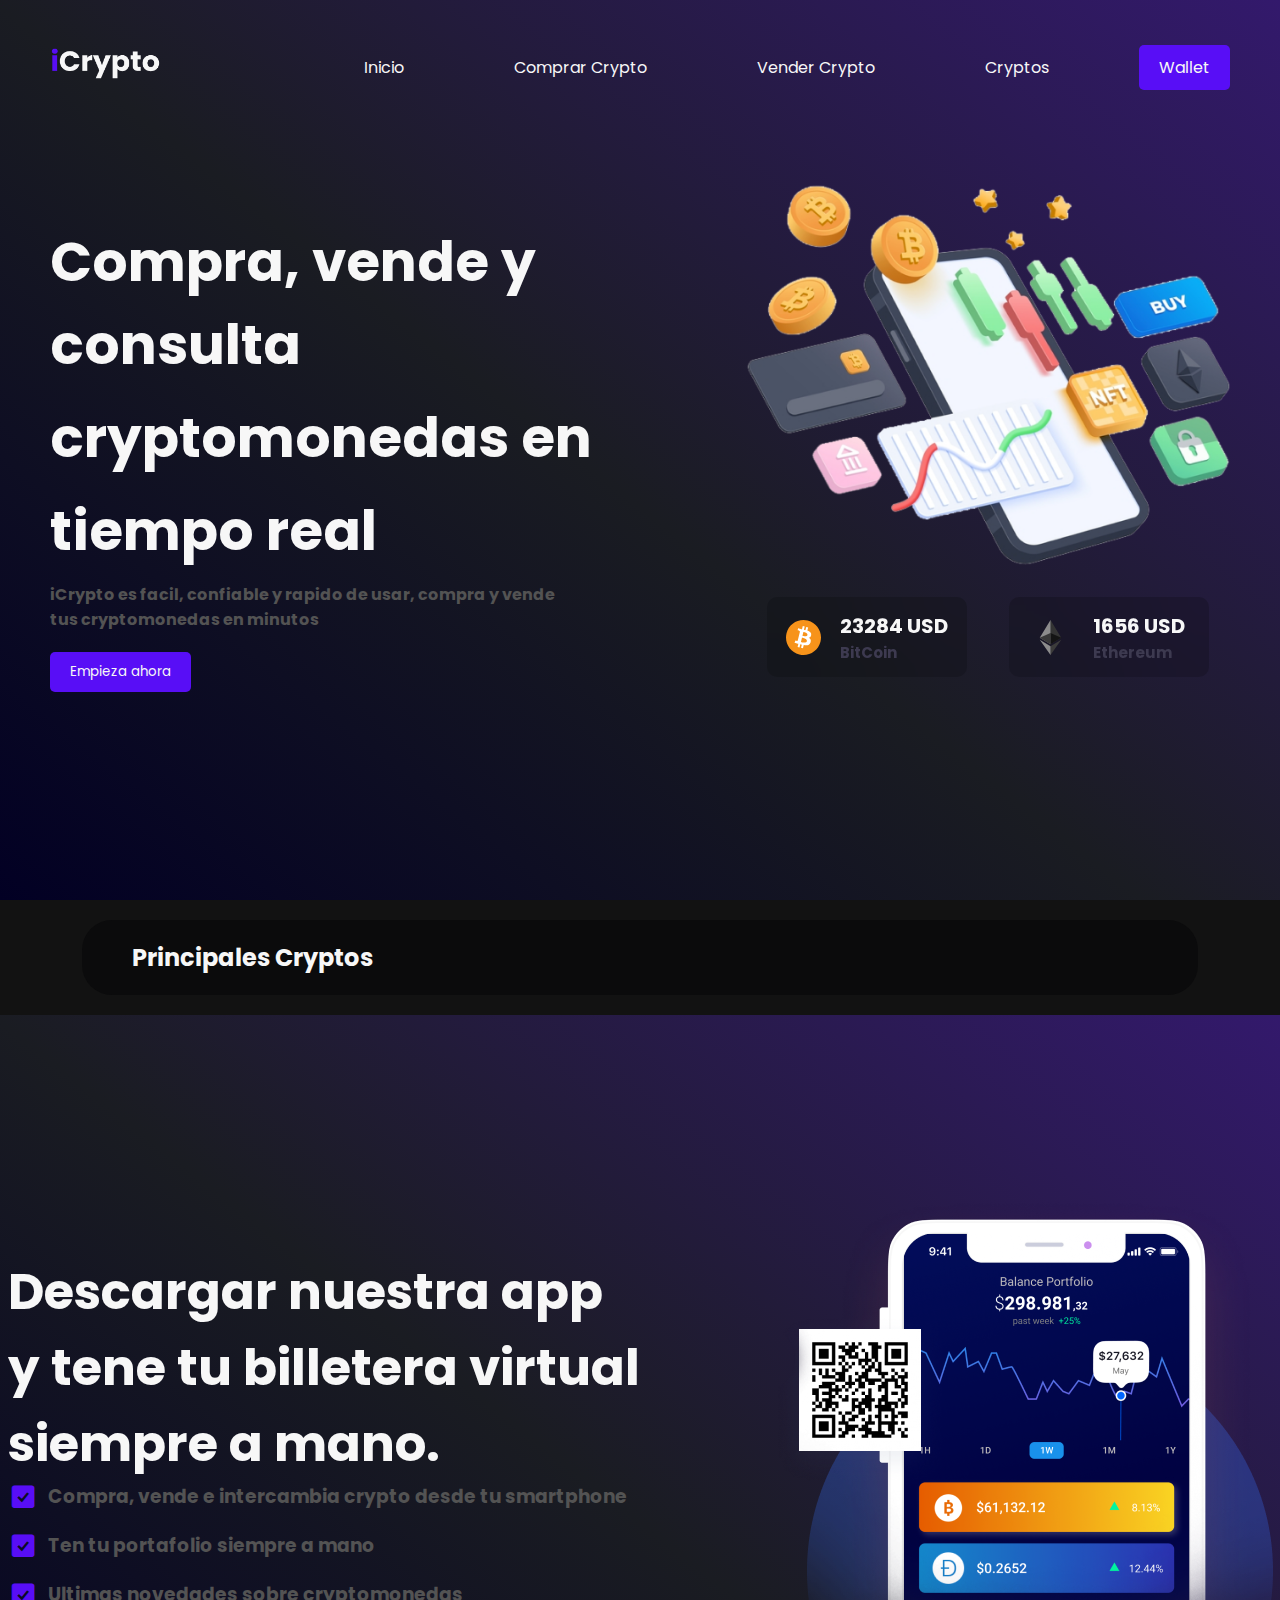
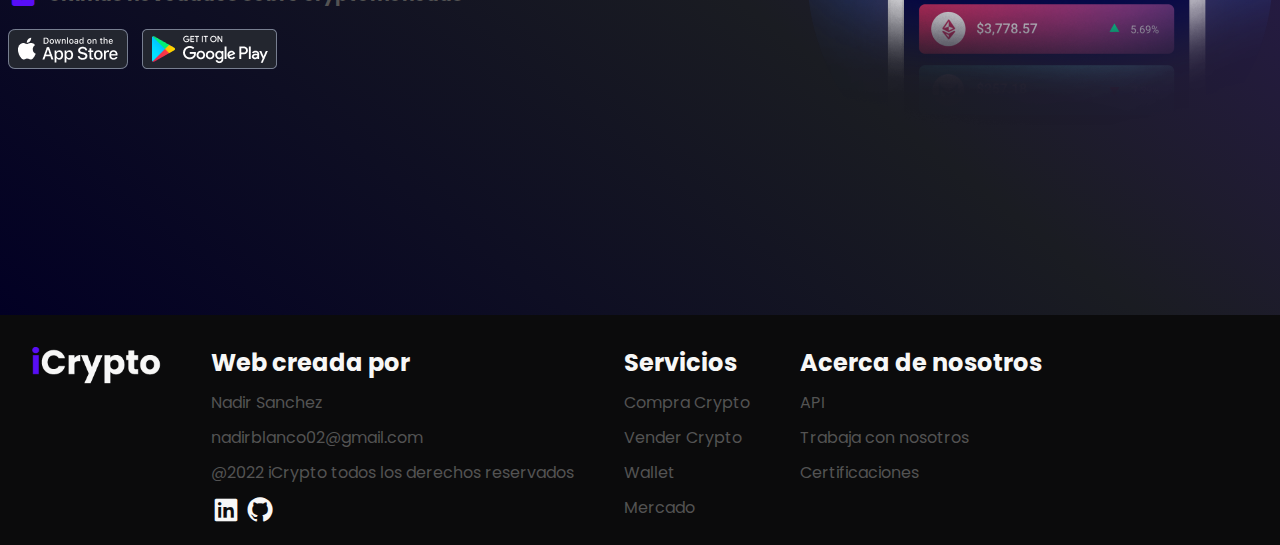
==== index.html @ fe2865f4 "agregando seccion app" ====
<!DOCTYPE html>
<html lang="en">
<head>
    <meta charset="UTF-8">
    <meta http-equiv="X-UA-Compatible" content="IE=edge">
    <meta name="viewport" content="width=device-width, initial-scale=1.0">
    <link rel="preconnect" href="https://fonts.googleapis.com">
    <link rel="preconnect" href="https://fonts.gstatic.com" crossorigin>
    <link href="https://fonts.googleapis.com/css2?family=Poppins:wght@200;300;400;600&display=swap" rel="stylesheet">
    <link href='https://unpkg.com/boxicons@2.1.2/css/boxicons.min.css' rel='stylesheet'>
    <link rel="stylesheet" href="https://cdnjs.cloudflare.com/ajax/libs/animate.css/4.1.1/animate.min.css"/>
    <link rel="shortcut icon" href="./assets/img/favicon.jpg" type="image/x-icon">
    <link rel="stylesheet" href="./css/styles.css">
    <title>iCrypto</title>
</head>
<body>
    
    <header class="animate__animated">
        <nav class="animate__animated animate__fadeInDown">
            <img src="./assets/img/logo.png" alt="">
            <ul>
                <li class="botonNav"><a href="./index.html">Inicio</a></li>
                <li class="botonNav">Comprar Crypto</li>
                <li class="botonNav">Vender Crypto</li>
                <li class="botonNav">Cryptos</li>
                <li class="botonWallet">Wallet</li>
            </ul>
        </nav>

        <div class="info">
            <div class="info2 animate__animated animate__fadeInLeft">
                <div class="">
                    <h2>
                        Compra, vende y consulta
                    </h2>
                    <h2>
                        cryptomonedas en
                    </h2>
                    <h2>
                        tiempo real
                    </h2>
                </div>
                <div>
                    <h4>
                        iCrypto es facil, confiable y rapido de usar, compra y vende <br> tus cryptomonedas en minutos
                    </h4>
                </div>
                <button class="boton">Empieza ahora</button>
            </div>

            <div class="animate__animated animate__fadeInRight imagenCaja">

                <img   src="./assets/img/hero-banner.png" alt="">

                <div class="cajaCrypto">
                    <div class="caja">
                        <img src="./assets/img/1.svg" alt="">
                        <div>
                            <h2>23284 USD</h2>
                            <h3>BitCoin</h3>
                        </div>
                    </div>
                    <div class="caja">
                        <img src="./assets/img/2.svg" alt="">
                        <div>
                            <h2>1656 USD</h2>
                            <h3>Ethereum</h3>
                        </div>
                    </div>
                </div>

            </div>
            

        </div>  

    </header>

    <section class="market">




            <div  class="cryptos" id="cryptos">
                <h2>
                    Principales Cryptos
                </h2>



            </div>


    </section>

    <section class="app">

        <div class="infoApp">
            <h2>
                Descargar nuestra app <br>
                y tene tu billetera virtual <br>
                siempre a mano.
            </h2>
            <div class="infoDos-app">
                <i class='bx bxs-check-square'></i>
                <h3>
                    Compra, vende e intercambia crypto desde tu smartphone
                </h3>
            </div>
            <div class="infoDos-app">
                <i class='bx bxs-check-square'></i>
                <h3>
                    Ten tu portafolio siempre a mano
                </h3>
            </div>

            <div class="infoDos-app">
                <i class='bx bxs-check-square'></i>
                <h3>
                    Ultimas novedades sobre cryptomonedas
                </h3>
            </div>

            <div>
                <img src="./assets/img/appstore.png" alt="">
                <img src="./assets/img/googleplay.png" alt="">
            </div>
        </div>

        <div class="imgApp">
            <img src="./assets/img/app-banner.png" alt="">
        </div>

    </section>


    <footer>
        <img src="./assets/img/logo.png" alt="">
        <div class="contacto">
            <ul>
                <h2>Web creada por</h2>
                <li>Nadir Sanchez</li>
                <li>nadirblanco02@gmail.com</li>
                <li>@2022 iCrypto todos los derechos reservados</li>
            </ul>
            <div class="redes">
                <a href="https://www.linkedin.com/in/nadirsanchez/"><i class='bx bxl-linkedin-square'></i></a>   
                <a href="https://github.com/nasanchez7"><i class='bx bxl-github'></i></a>    
            </div>
        </div>
        <div class="servicios">
            <ul>
                <h2>Servicios</h2>
                <li>Compra Crypto</li>
                <li>Vender Crypto</li>
                <li>Wallet</li>
                <li>Mercado</li>
            </ul>
        </div>
        <div class="acercaDe">
            <ul>
                <h2>Acerca de nosotros</h2>
                <li><a href="https://docs.coincap.io/">API</a></li>
                <li>Trabaja con nosotros</li>
                <li>Certificaciones</li>
            </ul>
        </div>
    </footer>
     <script src="./assets/app.js"></script> 
</body>
</html>
---- css/styles.css ----
.botonWallet {
  list-style-type: none;
  background-color: #580EF6;
  padding: 10px 20px;
  border-radius: 5px;
  margin-left: 70px;
  color: #F7F7F7;
  cursor: pointer;
}

.botonWallet:hover {
  transition: 0.3s;
  background-color: #290e63;
}

.botonNav {
  list-style-type: none;
  padding: 10px 20px;
  margin-left: 70px;
  color: #F7F7F7;
  cursor: pointer;
}

.botonNav:hover {
  background-color: #580EF6;
  transition: 0.3s;
  padding: 10px 20px;
  border-radius: 5px;
}

.boton {
  background-color: #580EF6;
  padding: 10px 20px;
  border-radius: 5px;
  color: #F7F7F7;
  cursor: pointer;
  border: none;
  font-family: 'Poppins', sans-serif;
}

.boton:hover {
  transition: 0.3s;
  background-color: #290e63;
}

.botonDos {
  padding: 10px 15px;
  background-color: rgba(0, 0, 0, 0);
  color: #F7F7F7;
  border: 1px solid #F7F7F7;
  border-radius: 10px;
  cursor: pointer;
}

.info {
  height: 85vh;
  display: flex;
  justify-content: space-around;
  padding: 50px;
}

.info .info2 {
  margin-top: 35px;
}

.info .info2 h2 {
  color: #F7F7F7;
  font-size: 55px;
  margin-bottom: 10px;
}

.info .info2 h4 {
  color: #535353;
  margin-bottom: 20px;
}

.info img {
  height: 380px;
}

.info img:hover {
  transform: scale(1.1);
  transition: 3s;
}

.market {
  background-color: #121212;
  display: flex;
  flex-direction: column;
  justify-content: space-around;
  align-items: center;
  padding: 20px;
}

.market h2 {
  color: #F7F7F7;
  padding-left: 30px;
}

.market .cryptos {
  width: 90%;
  height: auto;
  background-color: #0B0B0C;
  border-radius: 30px;
  display: flex;
  flex-direction: column;
  justify-content: space-evenly;
  padding: 20px;
}

.market .cryptos .crypto {
  background: rgba(0, 0, 0, 0.17);
  backdrop-filter: blur(20px);
  -webkit-backdrop-filter: blur(20px);
  padding: 10px;
  border-radius: 10px;
  display: flex;
  align-items: center;
  justify-content: space-around;
  margin-top: 15px;
}

.market .cryptos .crypto h3 {
  color: #F7F7F7;
}

.market .cryptos .crypto:hover {
  background: rgba(0, 0, 0, 0.4);
  transition: 0.5s;
}

.cajaCrypto {
  display: flex;
  justify-content: space-around;
}

.cajaCrypto .caja {
  margin-top: 25px;
  width: 200px;
  height: 80px;
  border-radius: 10px;
  background: rgba(0, 0, 0, 0.17);
  backdrop-filter: blur(20px);
  -webkit-backdrop-filter: blur(20px);
  display: flex;
  justify-content: space-evenly;
  align-items: center;
}

.cajaCrypto .caja h2 {
  color: #F7F7F7;
  font-size: 20px;
}

.cajaCrypto .caja h3 {
  color: #3D3A50;
  font-size: 15px;
}

.cajaCrypto .caja img {
  width: 35px;
  height: 35px;
}

.cajaCrypto .caja:hover {
  background: rgba(0, 0, 0, 0.4);
  transition: 0.5s;
}

.app {
  display: flex;
  align-items: center;
  justify-content: space-around;
  height: 100vh;
  background: #020024;
  background: linear-gradient(38deg, #020024 0%, #1a1c22 47%, #33196c 100%);
}

.app .infoApp h2 {
  color: #F7F7F7;
  font-size: 50px;
}

.app .infoApp h3 {
  color: #535353;
  margin-bottom: 20px;
}

.app .infoApp img {
  cursor: pointer;
  margin-right: 10px;
}

.app .infoApp .infoDos-app {
  display: flex;
}

.app .infoApp .infoDos-app i {
  color: #580EF6;
  font-size: 30px;
  margin-right: 10px;
}

header {
  height: 100vh;
  background: #020024;
  background: linear-gradient(38deg, #020024 0%, #1a1c22 47%, #33196c 100%);
}

nav {
  display: flex;
  height: 15vh;
  align-items: center;
  justify-content: space-between;
  padding: 50px;
}

nav img {
  width: 110px;
  cursor: pointer;
}

nav ul {
  display: flex;
  align-items: center;
}

nav a {
  text-decoration: none;
  color: #F7F7F7;
}

footer {
  height: 230px;
  background-color: #0B0B0C;
  display: flex;
  padding: 30px;
}

footer .contacto {
  margin-left: 50px;
}

footer .contacto h2 {
  color: #F7F7F7;
}

footer .contacto li {
  list-style-type: none;
  color: #535353;
  margin-top: 10px;
  cursor: pointer;
}

footer .contacto i {
  color: #F7F7F7;
  font-size: 30px;
  margin-top: 10px;
  cursor: pointer;
}

footer .contacto i:hover {
  color: #535353;
  transition: 0.3s;
}

footer .servicios {
  margin-left: 50px;
}

footer .servicios h2 {
  color: #F7F7F7;
}

footer .servicios li {
  list-style-type: none;
  color: #535353;
  margin-top: 10px;
  cursor: pointer;
}

footer img {
  height: 50px;
}

footer .acercaDe {
  margin-left: 50px;
}

footer .acercaDe h2 {
  color: #F7F7F7;
}

footer .acercaDe li {
  list-style-type: none;
  color: #535353;
  margin-top: 10px;
  cursor: pointer;
}

footer .acercaDe li a {
  text-decoration: none;
  color: #535353;
}

* {
  margin: 0;
  padding: 0;
  box-sizing: border-box;
}

body {
  font-family: 'Poppins', sans-serif;
}
/*# sourceMappingURL=styles.css.map */
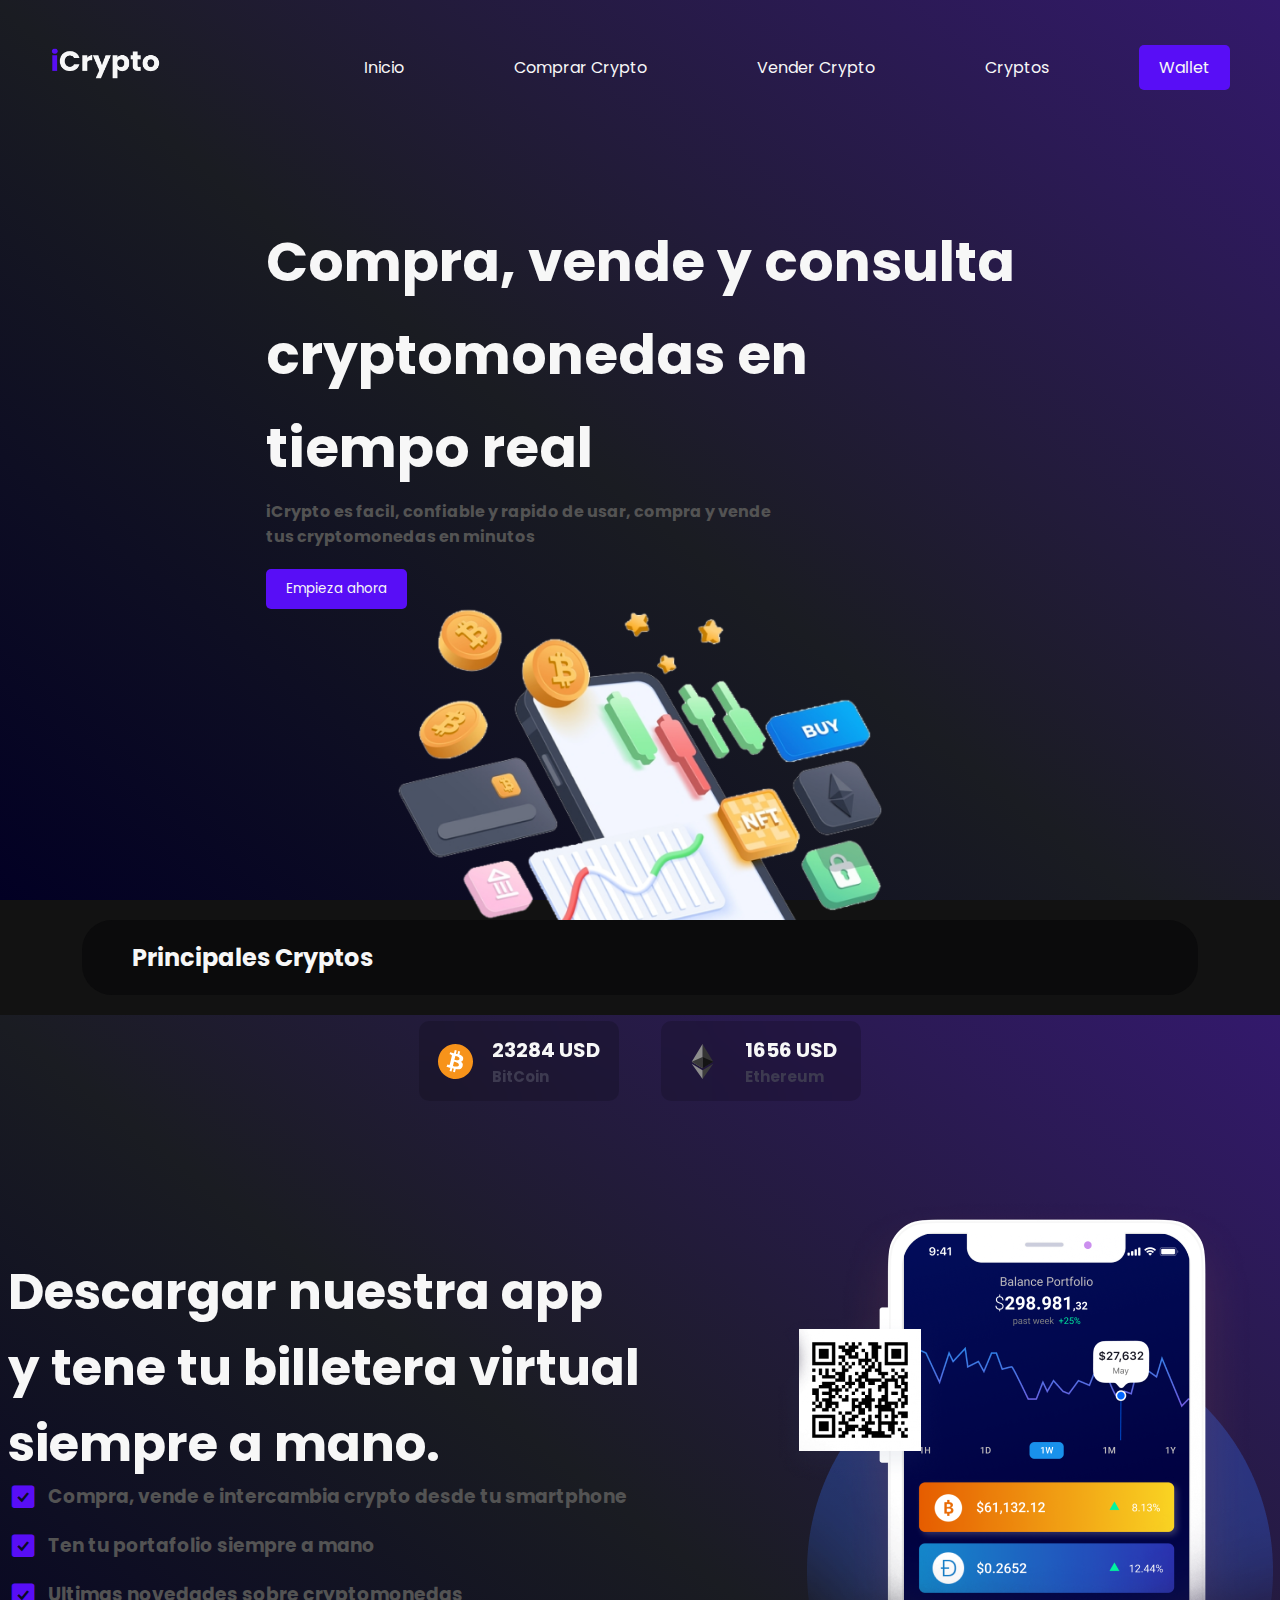
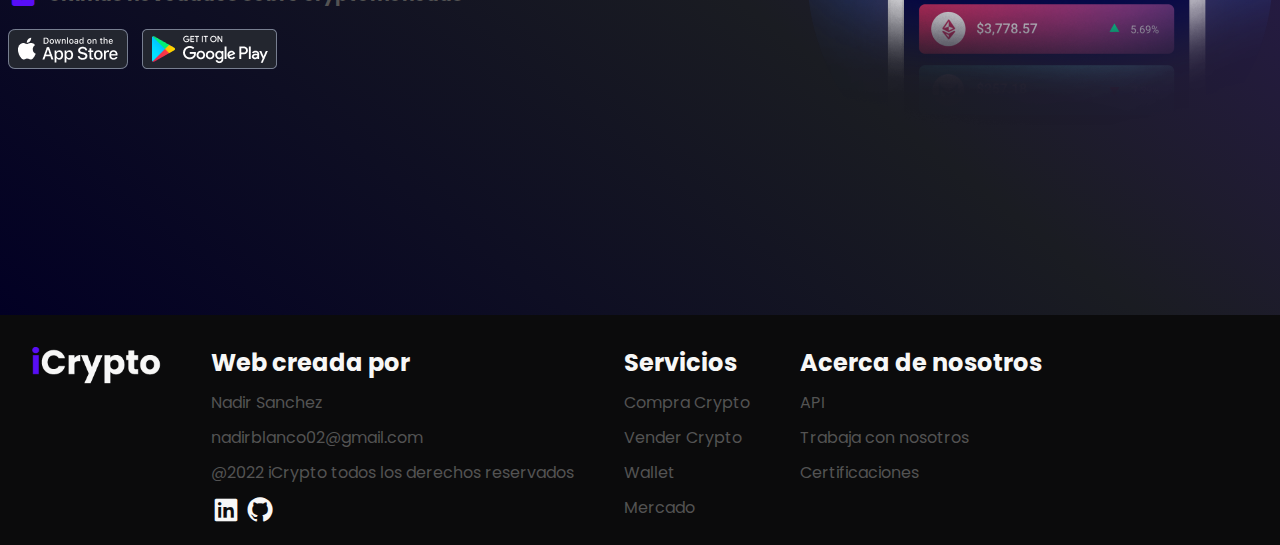
==== commit 05e4688a: "adaptando mobile" ====
--- a/index.html
+++ b/index.html
@@ -18,13 +18,17 @@
     <header class="animate__animated">
         <nav class="animate__animated animate__fadeInDown">
             <img src="./assets/img/logo.png" alt="">
-            <ul>
+
+            <ul class="ocultarMobile">
                 <li class="botonNav"><a href="./index.html">Inicio</a></li>
                 <li class="botonNav">Comprar Crypto</li>
                 <li class="botonNav">Vender Crypto</li>
                 <li class="botonNav">Cryptos</li>
                 <li class="botonWallet">Wallet</li>
             </ul>
+
+            <i class='bx bx-menu ocultarDesktop'></i>
+
         </nav>
 
         <div class="info">
@@ -50,7 +54,7 @@
 
             <div class="animate__animated animate__fadeInRight imagenCaja">
 
-                <img   src="./assets/img/hero-banner.png" alt="">
+                <img class="imgBanner"  src="./assets/img/hero-banner.png" alt="">
 
                 <div class="cajaCrypto">
                     <div class="caja">
--- a/css/styles.css
+++ b/css/styles.css
@@ -55,6 +55,7 @@
 .info {
   height: 85vh;
   display: flex;
+  flex-wrap: wrap;
   justify-content: space-around;
   padding: 50px;
 }
@@ -230,6 +231,10 @@
   color: #F7F7F7;
 }
 
+nav .ocultarDesktop {
+  display: none;
+}
+
 footer {
   height: 230px;
   background-color: #0B0B0C;
@@ -301,6 +306,57 @@
 footer .acercaDe li a {
   text-decoration: none;
   color: #535353;
+}
+
+@media screen and (max-width: 480px) {
+  .info {
+    padding: 0px;
+    width: 100%;
+    justify-content: start;
+  }
+  .info .imgBanner {
+    display: none;
+  }
+  .info .info2 h2 {
+    font-size: 35px;
+  }
+  .market .cryptos {
+    width: 100%;
+  }
+  .app {
+    flex-wrap: wrap;
+  }
+  .app .infoApp h2 {
+    font-size: 40px;
+  }
+  .app .infoApp .infoDos-app h3 {
+    font-size: 15px;
+  }
+  .app .imgApp {
+    display: none;
+  }
+  footer {
+    flex-wrap: wrap;
+    height: auto;
+  }
+  nav {
+    width: 100%;
+    justify-content: flex-start;
+  }
+  nav img {
+    width: 80px;
+  }
+  nav .ocultarMobile {
+    display: none;
+  }
+  nav .ocultarDesktop {
+    display: unset;
+  }
+  nav i {
+    font-size: 30px;
+    color: #F7F7F7;
+    margin-left: 90px;
+  }
 }
 
 * {
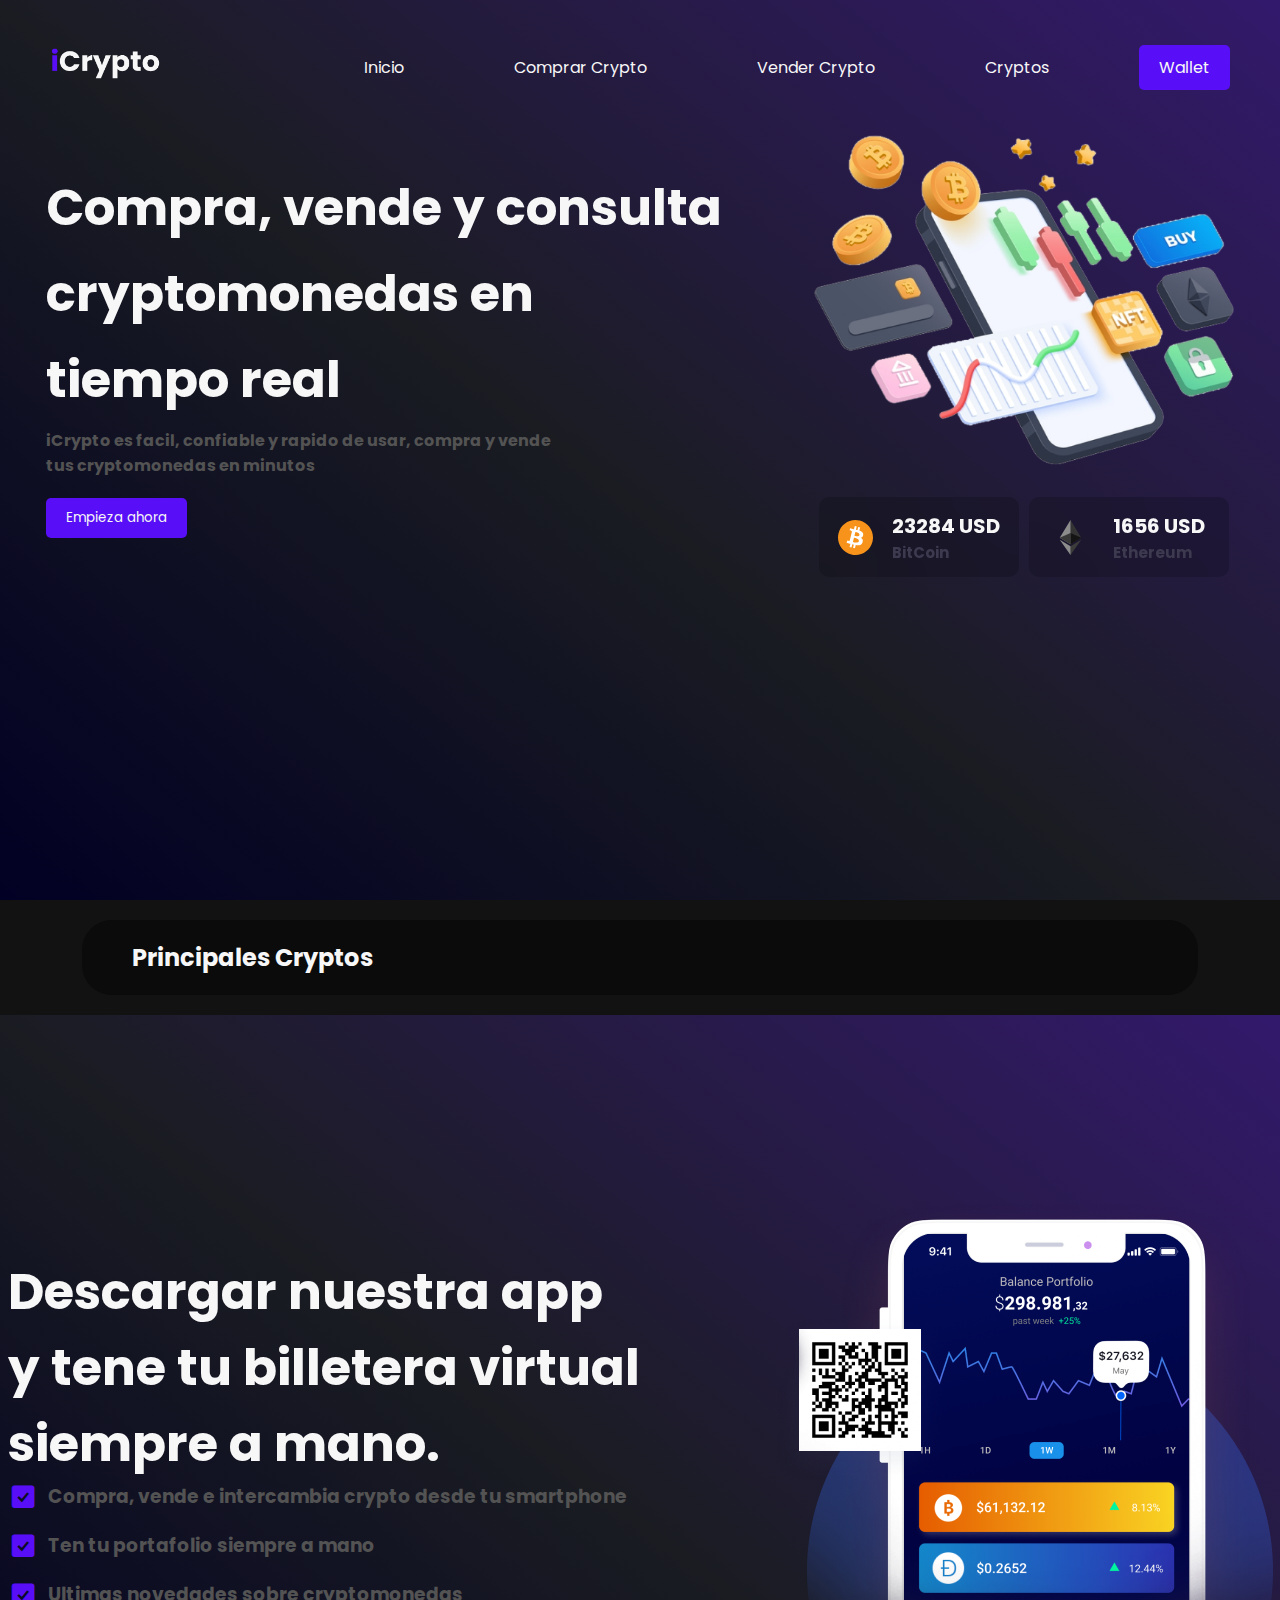
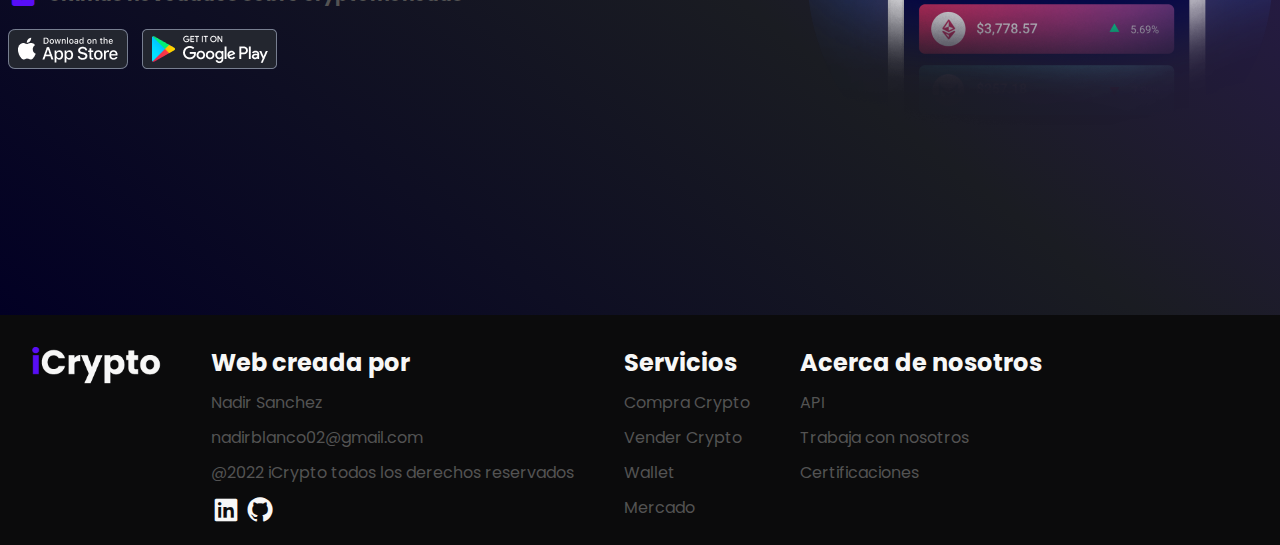
==== commit a36582af: "agregando barra de navegacion mobile" ====
--- a/index.html
+++ b/index.html
@@ -15,6 +15,17 @@
 </head>
 <body>
     
+    <div class="barraMobileOculta ocultarDesktop" id="barra">
+        <i class='bx bxs-x-circle' style='color:#ffffff' id="cerrarNav"></i>
+        <ul>
+            <li ><a href="./index.html">Inicio</a></li>
+            <li >Comprar Crypto</li>
+            <li >Vender Crypto</li>
+            <li >Cryptos</li>
+            <li >Wallet</li>
+        </ul>
+    </div>  
+
     <header class="animate__animated">
         <nav class="animate__animated animate__fadeInDown">
             <img src="./assets/img/logo.png" alt="">
@@ -27,9 +38,11 @@
                 <li class="botonWallet">Wallet</li>
             </ul>
 
-            <i class='bx bx-menu ocultarDesktop'></i>
+            <i class='bx bx-menu ocultarDesktop' id="mostrarNav"></i>
 
         </nav>
+
+
 
         <div class="info">
             <div class="info2 animate__animated animate__fadeInLeft">
@@ -170,7 +183,9 @@
             </ul>
         </div>
     </footer>
-     <script src="./assets/app.js"></script> 
+
+
+     <script src="./assets/JS/app.js" type="module"></script> 
 </body>
 </html>
 
--- a/css/styles.css
+++ b/css/styles.css
@@ -57,7 +57,6 @@
   display: flex;
   flex-wrap: wrap;
   justify-content: space-around;
-  padding: 50px;
 }
 
 .info .info2 {
@@ -66,7 +65,7 @@
 
 .info .info2 h2 {
   color: #F7F7F7;
-  font-size: 55px;
+  font-size: 50px;
   margin-bottom: 10px;
 }
 
@@ -76,7 +75,7 @@
 }
 
 .info img {
-  height: 380px;
+  height: 330px;
 }
 
 .info img:hover {
@@ -231,7 +230,7 @@
   color: #F7F7F7;
 }
 
-nav .ocultarDesktop {
+.ocultarDesktop {
   display: none;
 }
 
@@ -340,8 +339,8 @@
     height: auto;
   }
   nav {
+    overflow: hidden;
     width: 100%;
-    justify-content: flex-start;
   }
   nav img {
     width: 80px;
@@ -357,6 +356,40 @@
     color: #F7F7F7;
     margin-left: 90px;
   }
+  .barraMobileOculta {
+    width: 100%;
+    height: 100%;
+    position: fixed;
+    left: -100vh;
+    display: flex;
+    flex-direction: column;
+    align-items: center;
+    background-color: rgba(0, 0, 0, 0.932);
+    z-index: 10;
+    transition: 0.5s;
+  }
+  .barraMobileOculta i {
+    font-size: 25px;
+    margin-top: 30px;
+  }
+  .barraMobileOculta ul {
+    list-style-type: none;
+    display: flex;
+    flex-direction: column;
+    justify-content: space-around;
+    height: 80%;
+  }
+  .barraMobileOculta ul li {
+    color: #F7F7F7;
+  }
+  .barraMobileOculta ul li a {
+    text-decoration: none;
+    color: #F7F7F7;
+  }
+  .barraMobileVisible {
+    transition: 0.5s;
+    left: 0vh;
+  }
 }
 
 * {
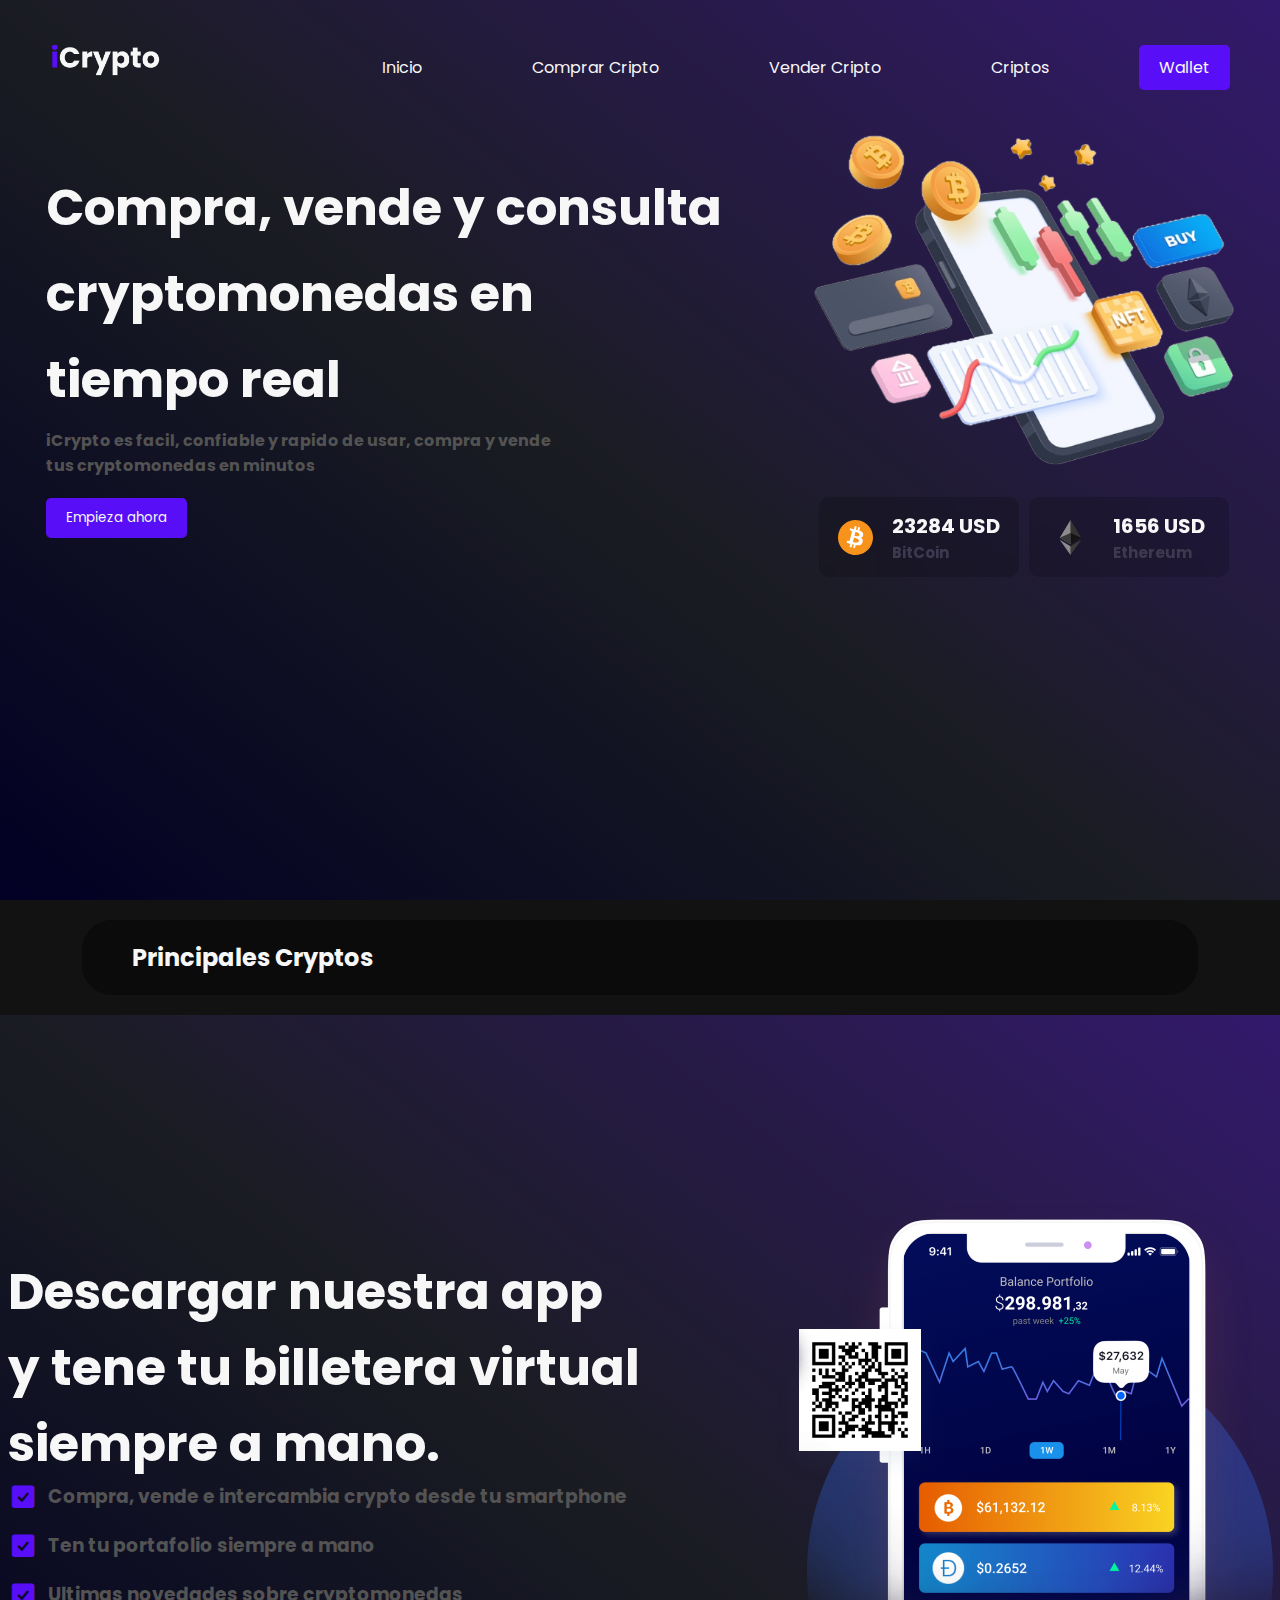
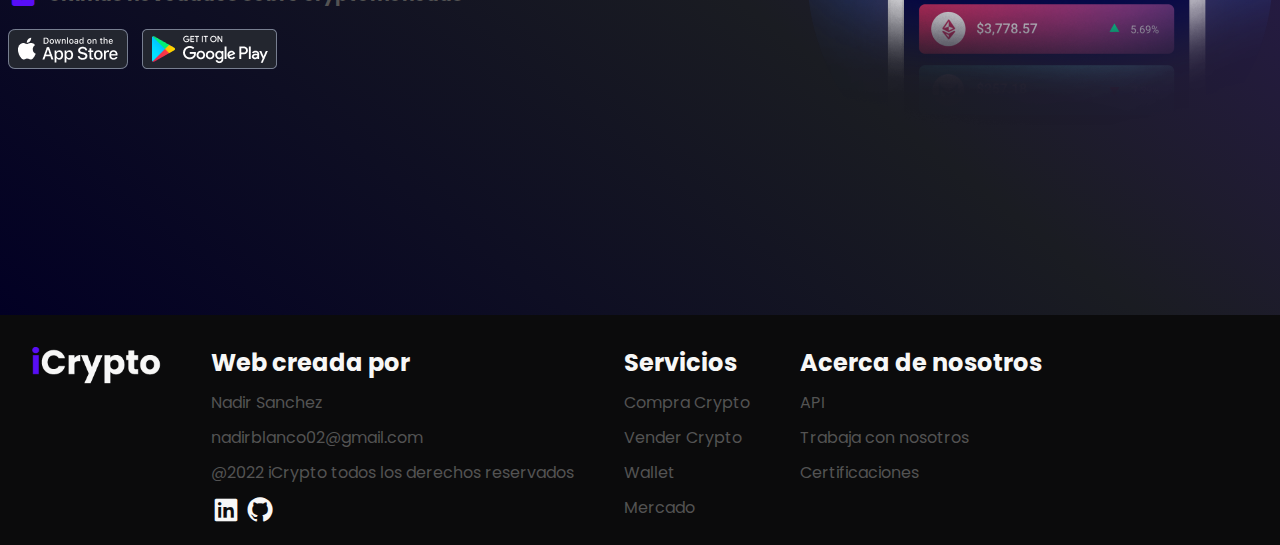
==== commit 0a756788: "agregando 100 criptos" ====
--- a/index.html
+++ b/index.html
@@ -19,22 +19,22 @@
         <i class='bx bxs-x-circle' style='color:#ffffff' id="cerrarNav"></i>
         <ul>
             <li ><a href="./index.html">Inicio</a></li>
-            <li >Comprar Crypto</li>
-            <li >Vender Crypto</li>
-            <li >Cryptos</li>
+            <li >Comprar Cripto</li>
+            <li >Vender Cripto</li>
+            <li >Criptos</li>
             <li >Wallet</li>
         </ul>
     </div>  
 
     <header class="animate__animated">
         <nav class="animate__animated animate__fadeInDown">
-            <img src="./assets/img/logo.png" alt="">
-
+            <a href="./index.html"><img src="./assets/img/logo.png" alt=""></a>
+            
             <ul class="ocultarMobile">
                 <li class="botonNav"><a href="./index.html">Inicio</a></li>
-                <li class="botonNav">Comprar Crypto</li>
-                <li class="botonNav">Vender Crypto</li>
-                <li class="botonNav">Cryptos</li>
+                <li class="botonNav">Comprar Cripto</li>
+                <li class="botonNav">Vender Cripto</li>
+                <li class="botonNav"><a href="./pages/cryptos.html">Criptos</a></li>
                 <li class="botonWallet">Wallet</li>
             </ul>
 
@@ -112,7 +112,7 @@
 
     <section class="app">
 
-        <div class="infoApp">
+        <div class="infoApp" data-aos="fade-right">
             <h2>
                 Descargar nuestra app <br>
                 y tene tu billetera virtual <br>
@@ -184,8 +184,7 @@
         </div>
     </footer>
 
-
-     <script src="./assets/JS/app.js" type="module"></script> 
+    <script src="./assets/JS/app.js" type="module"></script> 
 </body>
 </html>
 
--- a/css/styles.css
+++ b/css/styles.css
@@ -305,6 +305,39 @@
 footer .acercaDe li a {
   text-decoration: none;
   color: #535353;
+}
+
+.fondoCryptos {
+  background-color: #1A1C22;
+}
+
+.fondoCryptos h3 {
+  color: #F7F7F7;
+  margin-left: 20px;
+}
+
+.cryptosContenedor {
+  display: flex;
+  flex-direction: column;
+  align-items: center;
+}
+
+.cryptosContenedor table {
+  background-color: #F7F7F7;
+  border-radius: 10px;
+  margin-top: 15px;
+  margin-bottom: 15px;
+  width: 90%;
+  padding: 20px;
+}
+
+.cryptosContenedor table .infoCrypto {
+  padding: 20px;
+  background-color: rgba(230, 230, 230, 0.164);
+}
+
+.cryptosContenedor table .infoCrypto td {
+  text-align: center;
 }
 
 @media screen and (max-width: 480px) {
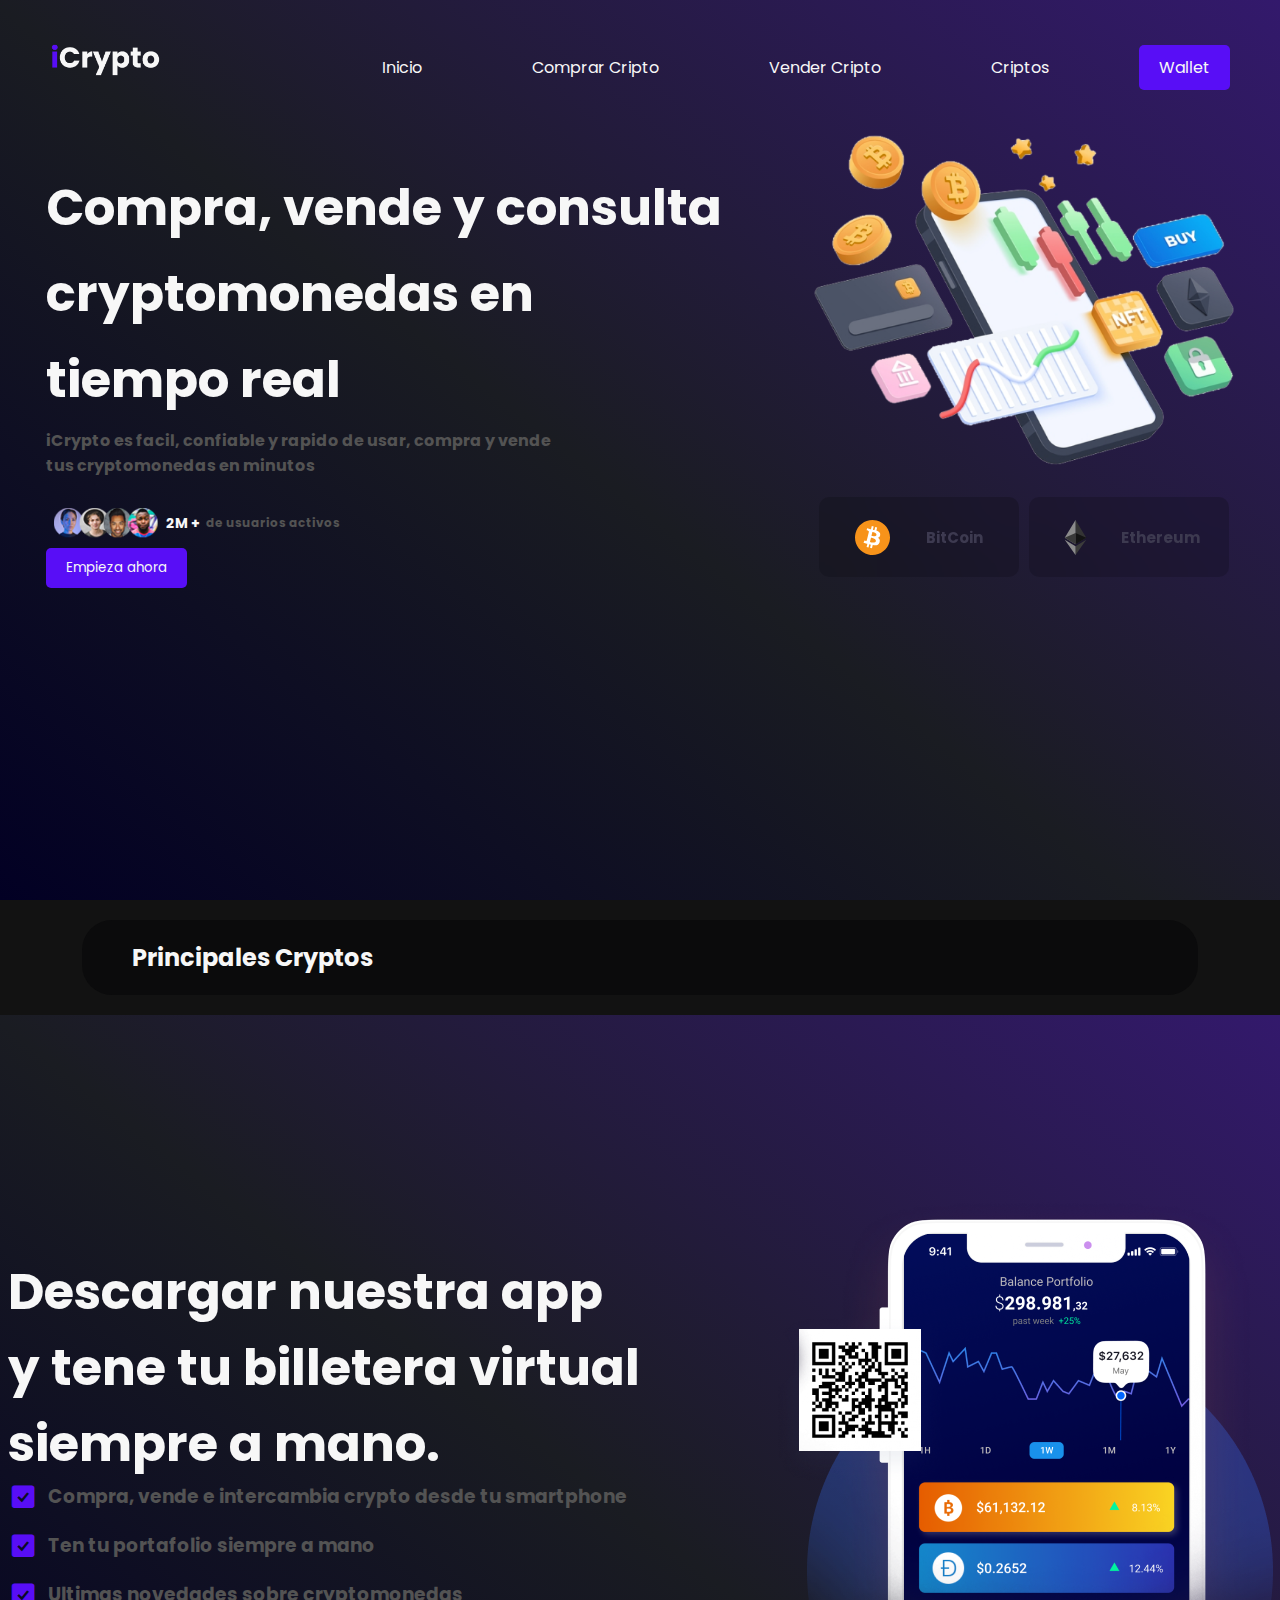
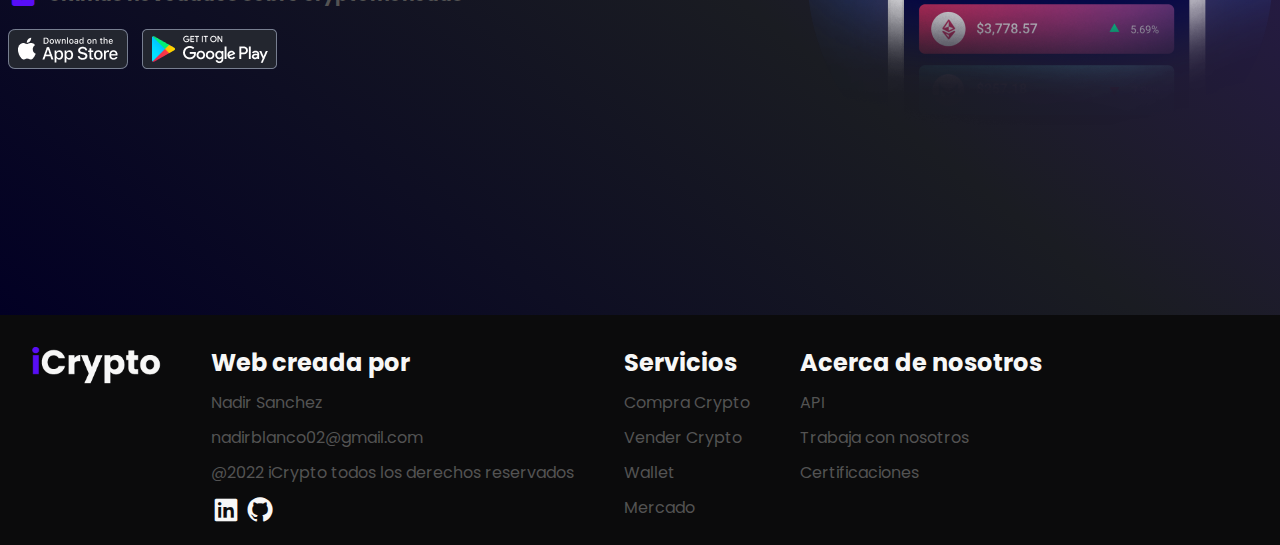
==== commit c868cd26: "mejorando inicio" ====
--- a/index.html
+++ b/index.html
@@ -21,7 +21,7 @@
             <li ><a href="./index.html">Inicio</a></li>
             <li >Comprar Cripto</li>
             <li >Vender Cripto</li>
-            <li >Criptos</li>
+            <li ><a href="./pages/cryptos.html">Criptos</a></li>
             <li >Wallet</li>
         </ul>
     </div>  
@@ -62,7 +62,14 @@
                         iCrypto es facil, confiable y rapido de usar, compra y vende <br> tus cryptomonedas en minutos
                     </h4>
                 </div>
-                <button class="boton">Empieza ahora</button>
+                <div>
+                    <div class="users">
+                        <img src="./assets/img/users.png" alt="">
+                        <h3>2M +</h3>
+                        <h4>de usuarios activos</h4>
+                    </div>
+                </div>
+                <button class="boton"> <a href="./pages/cryptos.html">Empieza ahora</a> </button>
             </div>
 
             <div class="animate__animated animate__fadeInRight imagenCaja">
@@ -73,14 +80,14 @@
                     <div class="caja">
                         <img src="./assets/img/1.svg" alt="">
                         <div>
-                            <h2>23284 USD</h2>
+                            <h2 id="bitCoin-price"></h2>
                             <h3>BitCoin</h3>
                         </div>
                     </div>
                     <div class="caja">
                         <img src="./assets/img/2.svg" alt="">
                         <div>
-                            <h2>1656 USD</h2>
+                            <h2 id="ethereum-price"></h2>
                             <h3>Ethereum</h3>
                         </div>
                     </div>
@@ -171,7 +178,7 @@
                 <li>Compra Crypto</li>
                 <li>Vender Crypto</li>
                 <li>Wallet</li>
-                <li>Mercado</li>
+                <li><a href="./pages/cryptos.html">Mercado</a></li>
             </ul>
         </div>
         <div class="acercaDe">
--- a/css/styles.css
+++ b/css/styles.css
@@ -35,7 +35,11 @@
   color: #F7F7F7;
   cursor: pointer;
   border: none;
-  font-family: 'Poppins', sans-serif;
+  font-family: "Poppins", sans-serif;
+}
+.boton a {
+  text-decoration: none;
+  color: #F7F7F7;
 }
 
 .boton:hover {
@@ -58,30 +62,45 @@
   flex-wrap: wrap;
   justify-content: space-around;
 }
-
 .info .info2 {
   margin-top: 35px;
 }
-
 .info .info2 h2 {
   color: #F7F7F7;
   font-size: 50px;
   margin-bottom: 10px;
 }
-
 .info .info2 h4 {
-  color: #535353;
+  color: rgb(83, 83, 83);
   margin-bottom: 20px;
 }
-
 .info img {
   height: 330px;
 }
-
 .info img:hover {
   transform: scale(1.1);
   transition: 3s;
 }
+.info .users {
+  display: flex;
+  width: 300px;
+  height: 50px;
+  align-items: center;
+}
+.info .users h3 {
+  font-size: 14px;
+  text-align: center;
+  margin-right: 6px;
+  color: #F7F7F7;
+}
+.info .users h4 {
+  font-size: 12px;
+  text-align: center;
+  margin: 0;
+}
+.info .users img {
+  height: 30px;
+}
 
 .market {
   background-color: #121212;
@@ -91,12 +110,10 @@
   align-items: center;
   padding: 20px;
 }
-
 .market h2 {
   color: #F7F7F7;
   padding-left: 30px;
 }
-
 .market .cryptos {
   width: 90%;
   height: auto;
@@ -107,7 +124,6 @@
   justify-content: space-evenly;
   padding: 20px;
 }
-
 .market .cryptos .crypto {
   background: rgba(0, 0, 0, 0.17);
   backdrop-filter: blur(20px);
@@ -119,11 +135,9 @@
   justify-content: space-around;
   margin-top: 15px;
 }
-
 .market .cryptos .crypto h3 {
   color: #F7F7F7;
 }
-
 .market .cryptos .crypto:hover {
   background: rgba(0, 0, 0, 0.4);
   transition: 0.5s;
@@ -133,7 +147,6 @@
   display: flex;
   justify-content: space-around;
 }
-
 .cajaCrypto .caja {
   margin-top: 25px;
   width: 200px;
@@ -146,22 +159,18 @@
   justify-content: space-evenly;
   align-items: center;
 }
-
 .cajaCrypto .caja h2 {
   color: #F7F7F7;
   font-size: 20px;
 }
-
 .cajaCrypto .caja h3 {
   color: #3D3A50;
   font-size: 15px;
 }
-
 .cajaCrypto .caja img {
   width: 35px;
   height: 35px;
 }
-
 .cajaCrypto .caja:hover {
   background: rgba(0, 0, 0, 0.4);
   transition: 0.5s;
@@ -172,29 +181,24 @@
   align-items: center;
   justify-content: space-around;
   height: 100vh;
-  background: #020024;
-  background: linear-gradient(38deg, #020024 0%, #1a1c22 47%, #33196c 100%);
-}
-
+  background: rgb(2, 0, 36);
+  background: linear-gradient(38deg, rgb(2, 0, 36) 0%, rgb(26, 28, 34) 47%, rgb(51, 25, 108) 100%);
+}
 .app .infoApp h2 {
   color: #F7F7F7;
   font-size: 50px;
 }
-
 .app .infoApp h3 {
-  color: #535353;
+  color: rgb(83, 83, 83);
   margin-bottom: 20px;
 }
-
 .app .infoApp img {
   cursor: pointer;
   margin-right: 10px;
 }
-
 .app .infoApp .infoDos-app {
   display: flex;
 }
-
 .app .infoApp .infoDos-app i {
   color: #580EF6;
   font-size: 30px;
@@ -203,8 +207,8 @@
 
 header {
   height: 100vh;
-  background: #020024;
-  background: linear-gradient(38deg, #020024 0%, #1a1c22 47%, #33196c 100%);
+  background: rgb(2, 0, 36);
+  background: linear-gradient(38deg, rgb(2, 0, 36) 0%, rgb(26, 28, 34) 47%, rgb(51, 25, 108) 100%);
 }
 
 nav {
@@ -214,17 +218,14 @@
   justify-content: space-between;
   padding: 50px;
 }
-
 nav img {
   width: 110px;
   cursor: pointer;
 }
-
 nav ul {
   display: flex;
   align-items: center;
 }
-
 nav a {
   text-decoration: none;
   color: #F7F7F7;
@@ -240,77 +241,87 @@
   display: flex;
   padding: 30px;
 }
-
 footer .contacto {
   margin-left: 50px;
 }
-
 footer .contacto h2 {
   color: #F7F7F7;
 }
-
 footer .contacto li {
   list-style-type: none;
-  color: #535353;
+  color: rgb(83, 83, 83);
   margin-top: 10px;
   cursor: pointer;
 }
-
+footer .contacto li:hover {
+  color: rgb(114, 114, 114);
+  transition: 0.3s;
+}
 footer .contacto i {
   color: #F7F7F7;
   font-size: 30px;
   margin-top: 10px;
   cursor: pointer;
 }
-
 footer .contacto i:hover {
-  color: #535353;
-  transition: 0.3s;
-}
-
+  color: rgb(83, 83, 83);
+  transition: 0.3s;
+}
 footer .servicios {
   margin-left: 50px;
 }
-
 footer .servicios h2 {
   color: #F7F7F7;
 }
-
 footer .servicios li {
   list-style-type: none;
-  color: #535353;
+  color: rgb(83, 83, 83);
   margin-top: 10px;
   cursor: pointer;
 }
-
+footer .servicios li a {
+  text-decoration: none;
+  color: rgb(83, 83, 83);
+}
+footer .servicios li a:hover {
+  color: rgb(114, 114, 114);
+  transition: 0.3s;
+}
+footer .servicios li:hover {
+  color: rgb(114, 114, 114);
+  transition: 0.3s;
+}
 footer img {
   height: 50px;
 }
-
 footer .acercaDe {
   margin-left: 50px;
 }
-
 footer .acercaDe h2 {
   color: #F7F7F7;
 }
-
 footer .acercaDe li {
   list-style-type: none;
-  color: #535353;
+  color: rgb(83, 83, 83);
   margin-top: 10px;
   cursor: pointer;
 }
-
 footer .acercaDe li a {
   text-decoration: none;
-  color: #535353;
+  color: rgb(83, 83, 83);
+}
+footer .acercaDe li a:hover {
+  color: rgb(114, 114, 114);
+  transition: 0.3s;
+}
+footer .acercaDe li:hover {
+  color: rgb(114, 114, 114);
+  transition: 0.3s;
 }
 
 .fondoCryptos {
   background-color: #1A1C22;
 }
-
 .fondoCryptos h3 {
   color: #F7F7F7;
   margin-left: 20px;
@@ -321,7 +332,6 @@
   flex-direction: column;
   align-items: center;
 }
-
 .cryptosContenedor table {
   background-color: #F7F7F7;
   border-radius: 10px;
@@ -330,12 +340,10 @@
   width: 90%;
   padding: 20px;
 }
-
 .cryptosContenedor table .infoCrypto {
   padding: 20px;
   background-color: rgba(230, 230, 230, 0.164);
 }
-
 .cryptosContenedor table .infoCrypto td {
   text-align: center;
 }
@@ -345,6 +353,7 @@
     padding: 0px;
     width: 100%;
     justify-content: start;
+    align-items: center;
   }
   .info .imgBanner {
     display: none;
@@ -352,8 +361,17 @@
   .info .info2 h2 {
     font-size: 35px;
   }
+  .info .imagenCaja {
+    width: 100%;
+  }
+  .info .cajaCrypto {
+    display: none;
+  }
   .market .cryptos {
     width: 100%;
+  }
+  .market .cryptos .crypto h3 {
+    font-size: 10px;
   }
   .app {
     flex-wrap: wrap;
@@ -423,8 +441,12 @@
     transition: 0.5s;
     left: 0vh;
   }
-}
-
+  .cryptosContenedor {
+    align-items: flex-start;
+    overflow: hidden;
+    overflow-x: scroll;
+  }
+}
 * {
   margin: 0;
   padding: 0;
@@ -432,6 +454,5 @@
 }
 
 body {
-  font-family: 'Poppins', sans-serif;
-}
-/*# sourceMappingURL=styles.css.map */+  font-family: "Poppins", sans-serif;
+}/*# sourceMappingURL=styles.css.map */